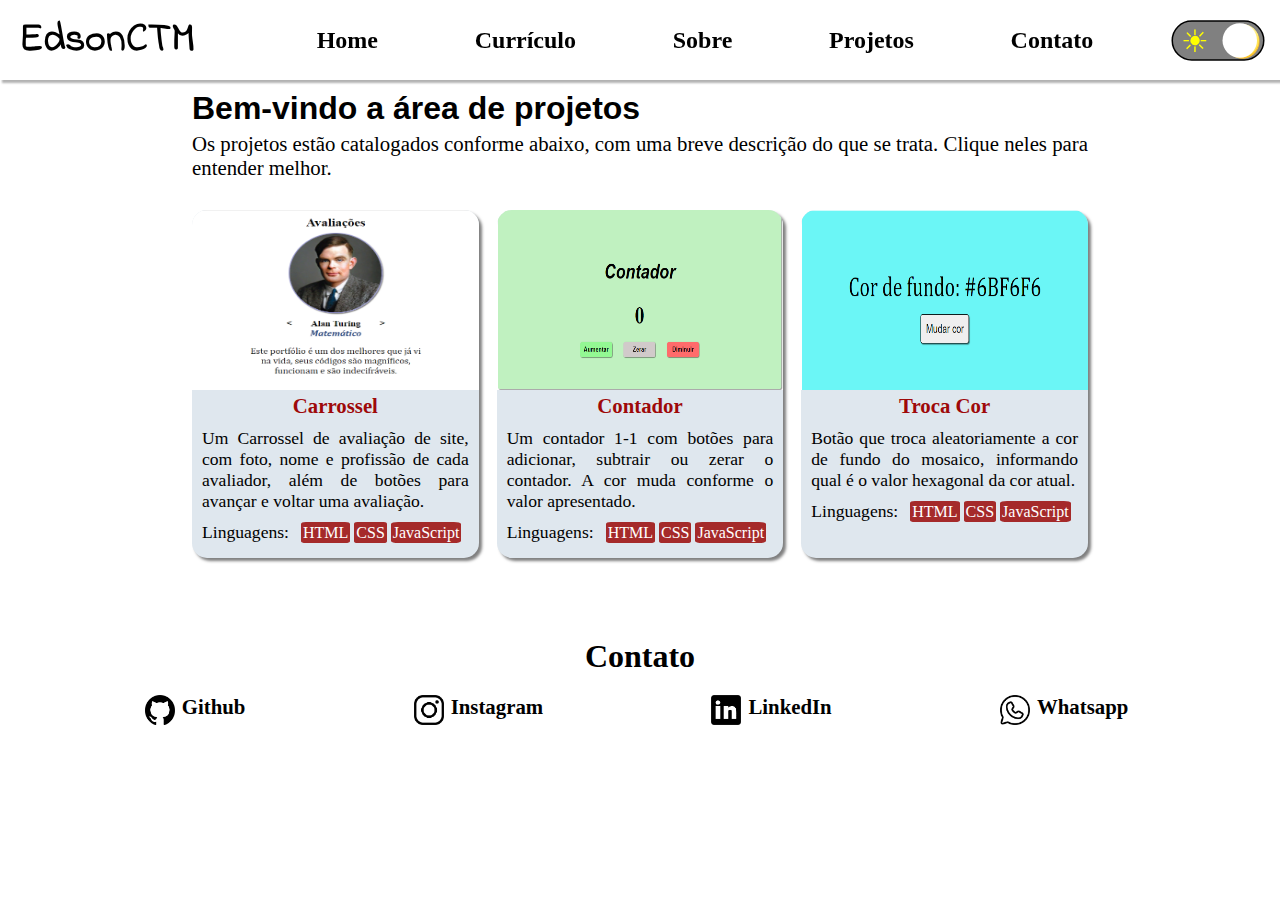
==== Projetos/projetos.html @ 8d6e42a9 "Portifólio 1.0" ====
<!DOCTYPE html>
<html lang="pt-br">
<head>
    <meta charset="UTF-8">
    <meta http-equiv="X-UA-Compatible" content="IE=edge">
    <meta name="viewport" content="width=device-width, initial-scale=1.0">
    <link rel="stylesheet" href="../estilobase.css">
    <link rel="stylesheet" href="projetos.css">
    <title>Projetos</title>
</head>
<body>
    <header>
        <p id="logo">EdsonCTM</p>
        <nav id="navHeader">
            <a href="../index.html">Home</a>
            <a href="../Curriculo/curriculo.html">Currículo</a>
            <a href="../Sobre/sobre.html">Sobre</a>
            <a href="#">Projetos</a>
            <a href="#contato">Contato</a>
        </nav>

        <!--A div abaixo é para o botão de modo noturno-->

        <div id="botoesMenu">
            <input type="checkbox" id="darkMode">
            <label for="darkMode" id="labelDarkMode">
                <span id="sun">&#x2600</span>
                <span id="moon">&#x1F31B</span>
                <div id="rollball"></div>
            </label>
            
        </div>
    </header>
    <main>
        <div>
            <h1>Bem-vindo a área de projetos</h1>
            <p>Os projetos estão catalogados conforme abaixo, com uma breve descrição do que se trata. Clique neles para entender melhor.</p>

            <div id="projetosfield">
                <div class="projetosx">
                    <a href="./Carrossel-avaliacao/carrossel.html">
                        <img src="./imagens/PhotoCarrossel.png" alt="imagem do projeto Carrossel">
                        <h4 class="tituloProjeto">Carrossel</h4>
                    </a>
                    <p class="descricaoProjeto">Um Carrossel de avaliação de site, com foto, nome e profissão de cada avaliador, além de botões para avançar e voltar uma avaliação.</p>
                    <p class="paragrafoLinguagens">Linguagens:</p><span class="spanLinguagens">HTML</span><span class="spanLinguagens">CSS</span><span class="spanLinguagens">JavaScript</span>
                </div>
                <div class="projetosx">
                    <a href="./Contador/contador.html">
                        <img src="./imagens/PhotoContador.png" alt="imagem do projet Contador">
                        <h4 class="tituloProjeto">Contador</h4>
                    </a> 
                    <p class="descricaoProjeto">Um contador 1-1 com botões para adicionar, subtrair ou zerar o contador. A cor muda conforme o valor apresentado.</p>
                    <p class="paragrafoLinguagens">Linguagens:</p><span class="spanLinguagens">HTML</span><span class="spanLinguagens">CSS</span><span class="spanLinguagens">JavaScript</span>
                </div>
                <div class="projetosx">
                    <a href="./Troca-cor/trocacor.html">
                        <img src="./imagens/PhotoTrocaCor.png" alt="imagem do projeto Troca Cor">
                        <h4 class="tituloProjeto">Troca Cor</h4>
                    </a>
                    <p class="descricaoProjeto">Botão que troca aleatoriamente a cor de fundo do mosaico, informando qual é o valor hexagonal da cor atual.</p>
                    <p class="paragrafoLinguagens">Linguagens:</p><span class="spanLinguagens">HTML</span><span class="spanLinguagens">CSS</span><span class="spanLinguagens">JavaScript</span>
                </div>    

            </div>
        </div>

    </main>
    <footer>
        <p>Contato</p>
        <div id="contato">
             <a href="https://github.com/Edsonctm" target="_blank" class="icon"><img src="../imagens/github-icon.png" alt=""><span class="icon">Github</span></a>
            <a href="https://www.instagram.com/edsonctm/" target="_blank" class="icon"><img src="../imagens/instagram-icon.png" alt=""><span class="icon">Instagram</span></a>
            <a href="https://www.linkedin.com/in/edsontorres/" target="_blank" class="icon"><img src="../imagens/linkedin-icon.png" alt=""><span class="icon">LinkedIn</span></a>
            <a href="https://wa.me/5527981679958" target="_blank" class="icon"><img src="../imagens/whatsapp-icon.png" alt=""><span class="icon">Whatsapp</span></a>
        </div>
    </footer>
    <script src="../header.js"></script>
</body>
</html>
---- estilobase.css ----
/*Esse código de estilo é a base do portfólio, ou seja, faz o "esqueleto" do site, para manter todas as páginas padronizadas*/

@import url('https://fonts.googleapis.com/css2?family=Great+Vibes&family=Indie+Flower&display=swap');


* {
    border: 0px;
    margin: 0px;
    padding: 0px;
    text-decoration: none;
}

:root {
    --logotext: 'Indie flower';

    /*Colors for the Dark Mode*/
    --DM-BKColor: #121212;
    --DM-BKHeader: #3B3A3A;
    --DM-Letters: #E6E4E3;
    --DM-Links: rgb(55, 248, 255);
    --black: black;
    --white: white;

    /*Color for Clear Mode*/
    --CM-BKColor: #E6E4E3;
    --CM-BKHeader: rgb(255, 255, 255); 
}

body{
    background-color: var(--white);
    color: black;
    transition: background-color 0.5s, color 0.5s;
}

body.dark {
    background-color: var(--DM-BKColor);
    color: white;
}

header {
    height: 80px;
    min-width: 520px;
    background-color: var(--white);
    display: flex;
    justify-content: space-around;
    position: fixed;
    top: 0;
    width: 100%;
    box-shadow: 2px 3px 2px rgba(0, 0, 0, 0.3);
}


body.dark header {
    background-color: var(--DM-BKHeader);
    box-shadow: 2px 3px 2px rgba(255, 255, 255, 0.3);
    transition: background-color 0.5s;
}

#navHeader {
    display: flex;
    justify-content: space-evenly;
    width: 75%;
}

#navHeader a{
    padding: 10px 5px;
    color: var(--black);
    font-size: 1.5em;
    margin: auto 0px;
    font-weight: bold;
    font-family: Georgia, 'Times New Roman', Times, serif;
    transition: color 0.5s, transform 0.5s;
}

body.dark #navHeader a{
    color: var(--white);
}

#navHeader a:hover{
    transform: scale(1.1);
    transform: translateY(-30%);
}

#logo {
    display: inline-block;
    position: relative;
    width: 15%;
    font-family: var(--logotext);
    color: var(--black);
    font-size: 2.5em;
    font-weight: bold;
    margin: auto 0px;
    text-align: center;
}

body.dark #logo {
    color: var(--white);
    transition: color 0.5s
}

#logo:hover {
    cursor: pointer;
}


/*Inicio da configuração do botão Dark Mode */

#botoesMenu{
    margin: auto 0px;    
}

#darkMode{
    width: 10%;
    display: none;
} 

#labelDarkMode{
    border: 1px solid black;
    background-color: gray;
    border-radius: 50px;
    cursor: pointer;

    display: flex;
    align-items: center;
    justify-content: space-between;
    padding: 5px;
    position: relative;
    height: 15px;
    width: 50px;
    left: -20px;
    transform: scale(1.5);
}

#rollball{
    background-color: var(--white);
    border-radius: 50%;
    position: absolute;
    left: 3px;
    height: 23px;
    width: 23px;

    transform: translateX(30px);
    transition: transform 0.3s linear;
}

#darkMode:checked + #labelDarkMode #rollball {
    transform: translateX(0px);
}

#labelDarkMode span{
    font-size: 1.3em;
}

#sun{
    color: yellow;
}

#moon{
    position: relative;
    left: 5px;
}

/*Fim da configuração do botão Dark Mode*/ 

main {
    margin-top: 90px;
    width: 70%;
    margin: 90px auto 0px auto;
    padding-bottom: 30px;
}

h1 {
    font-family: Arial, Helvetica, sans-serif;
    margin: 5px 0px;
}

p {
    font-family: Cambria, Cochin, Georgia, Times, 'Times New Roman', serif;
    text-align: justify;
    font-size: 1.3em;
}



/*Configuração do rodapé*/ 
footer{
    padding: 30px 0px;
}


footer p{
    color: var(--black);
    text-align: center;
    font-size: 2em;
    font-family: Georgia, 'Times New Roman', Times, serif;
    font-weight: bold;
    margin-bottom: 20px;
    text-indent: 0px;
}

body.dark footer p{
    color: var(--white);
}

#contato {
    width: 90%;
    display: flex;
    justify-content: space-around;
    margin: 10px auto;
}

.icon{
    display: flex;
    height: 30px;
}

body.dark footer img{
    display: none;
}

span.icon{
    text-align: center;
    color: var(--black);
    margin: auto 7px;
    font-size: 1.3em;
    font-weight: bold;

}

body.dark span.icon{
    color: var(--white);
}

.icon:hover{
    transform: scale(1.1);
    transition: transform .5s;
}


/*Fim da configuração do rodapé*/

/*Inicio da responsividade */

@media screen and (max-width: 980px){
    #logo {
        display: none;
    }
}

@media screen and (max-width: 660px){
    #navHeader {
        flex-wrap: wrap;
    }

    #navHeader a {
        font-size: 1.2em;
        margin: 0px 20px;
    }

    #contato{
        display: flex;
        flex-direction: column;
    }

    #contato a{
        justify-content: center;
        
    }
    #contato a img{
       display: none;
    }
}

@media screen and (max-width:500px){

    header {
        justify-content: start;
    }

    #navHeader {
        flex-direction: column;
        width: 50%;
        justify-content: start;
        align-items: flex-start;
    }

    #navHeader a {
        width: auto;
        font-size: 0.8em;
        padding: 5px 0px;
    }

    #labelDarkMode {
        transform: scale(1);
    }

@media screen and (max-width:300px){
    
        #labelDarkMode {
        left: -110px;
        top: 20px;
    }
}}

/*Fim da responsividade */
---- Projetos/projetos.css ----
#projetosfield {
    display: flex;
    flex-wrap: wrap;
    justify-content: space-between;
    margin-top: 30px;
}

.projetosx {
    width: 32%;
    margin-bottom: 20px;
    border-radius: 15px;
    background-color: rgb(223, 231, 238);
    box-shadow: 3px 3px 3px rgba(0, 0, 0, .5);
}

.projetosx:hover{
    transform: scale(1.1);
    box-shadow: 5px 5px 5px rgba(0, 0, 0, .5);
    transition: transform .3s, box-shadow .3s;
}

body.dark .projetosx{
    background-color: rgb(66, 69, 71);
}

.projetosx img{
    width: 100%;
    height: 180px;
    border-radius: 15px 15px 0px 0px;
    cursor: pointer;
}

.tituloProjeto{
    text-align: center;
    color: rgb(158, 9, 9);
    font-size: 1.3em;
    font-weight: bold;
    margin-bottom: 5px;
}

body.dark .tituloProjeto{
    color: white;
}

.descricaoProjeto, .paragrafoLinguagens{
    padding: 5px 10px;
    font-size: 1.1em;
}

.paragrafoLinguagens{
    display: inline-block;
    margin-bottom: 10px;
}

.spanLinguagens{
    background-color: brown;
    border-radius: 10%;
    color: white;
    padding: 2px; margin: 0px 2px;
}
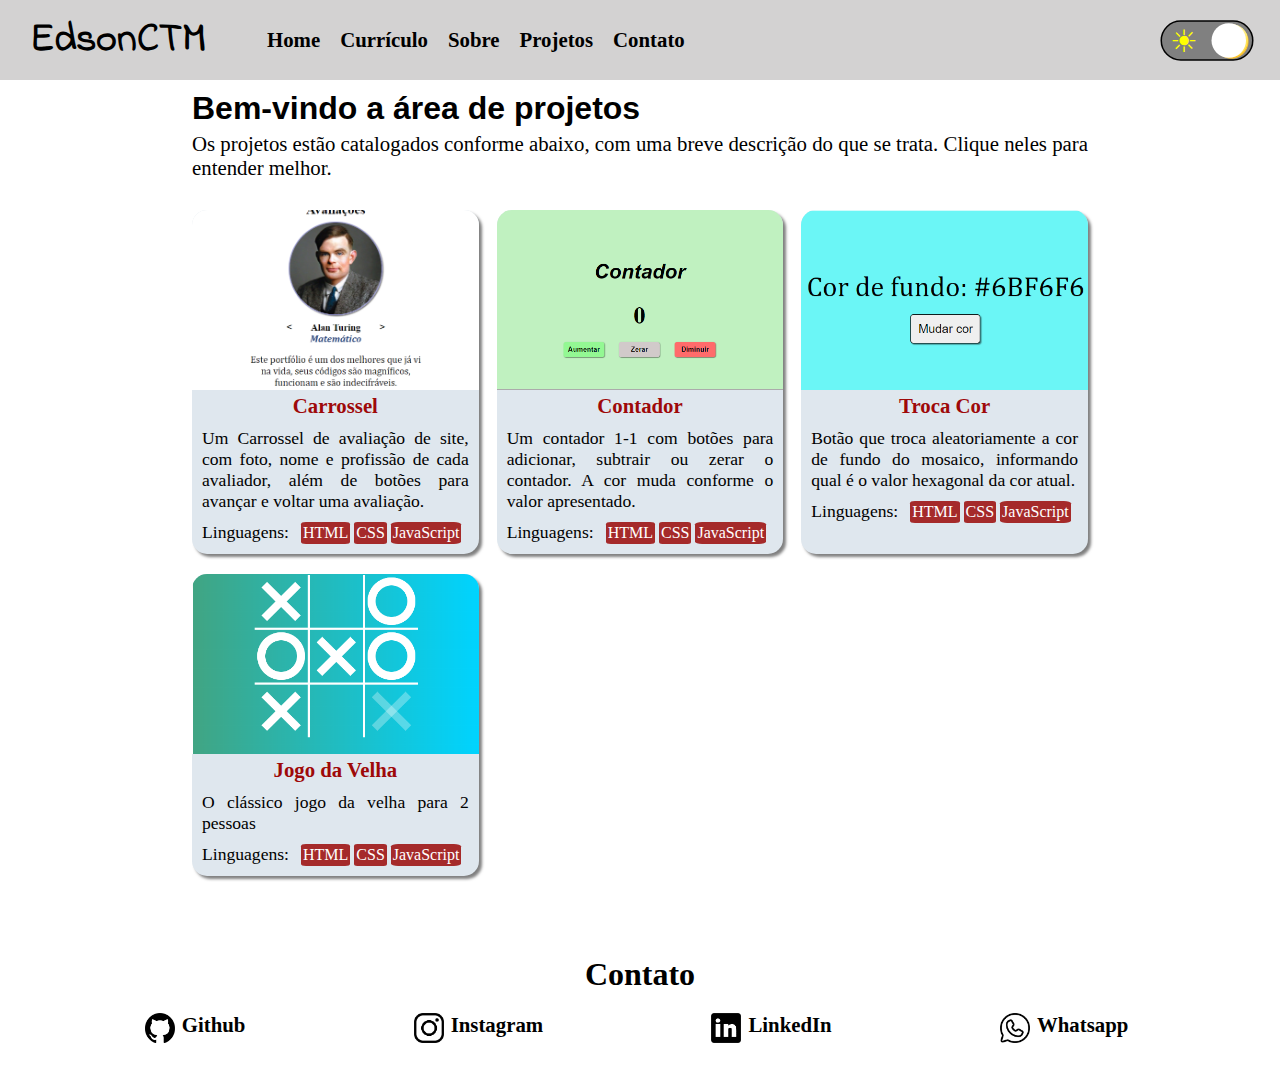
==== commit b1b39424: "Atualizacao" ====
--- a/Projetos/projetos.html
+++ b/Projetos/projetos.html
@@ -60,7 +60,16 @@
                     </a>
                     <p class="descricaoProjeto">Botão que troca aleatoriamente a cor de fundo do mosaico, informando qual é o valor hexagonal da cor atual.</p>
                     <p class="paragrafoLinguagens">Linguagens:</p><span class="spanLinguagens">HTML</span><span class="spanLinguagens">CSS</span><span class="spanLinguagens">JavaScript</span>
-                </div>    
+                </div>
+                <div class="projetosx">
+                    <a href="./Jogo-da-velha/jogo-da-velha.html">
+                        <img src="./imagens/PhotoJogoVelha.png" alt="imagem do projeto Jogo da Velha">
+                        <h4 class="tituloProjeto">Jogo da Velha</h4>
+                    </a>
+                    <p class="descricaoProjeto">O clássico jogo da velha para 2 pessoas</p>
+                    <p class="paragrafoLinguagens">Linguagens:</p><span class="spanLinguagens">HTML</span><span class="spanLinguagens">CSS</span><span class="spanLinguagens">JavaScript</span>
+                </div>
+                  
 
             </div>
         </div>
--- a/estilobase.css
+++ b/estilobase.css
@@ -40,36 +40,37 @@
 header {
     height: 80px;
     min-width: 520px;
-    background-color: var(--white);
+    background-color: rgb(211, 210, 210);
     display: flex;
     justify-content: space-around;
     position: fixed;
     top: 0;
     width: 100%;
-    box-shadow: 2px 3px 2px rgba(0, 0, 0, 0.3);
 }
 
 
 body.dark header {
     background-color: var(--DM-BKHeader);
-    box-shadow: 2px 3px 2px rgba(255, 255, 255, 0.3);
     transition: background-color 0.5s;
 }
 
 #navHeader {
     display: flex;
-    justify-content: space-evenly;
-    width: 75%;
+    justify-content: start;
+    width: 70%;
+    max-width: 1000px;
 }
 
 #navHeader a{
     padding: 10px 5px;
     color: var(--black);
-    font-size: 1.5em;
+    font-size: 1.3em;
     margin: auto 0px;
+    padding: 5px 10px;
     font-weight: bold;
     font-family: Georgia, 'Times New Roman', Times, serif;
-    transition: color 0.5s, transform 0.5s;
+    
+    
 }
 
 body.dark #navHeader a{
@@ -77,8 +78,7 @@
 }
 
 #navHeader a:hover{
-    transform: scale(1.1);
-    transform: translateY(-30%);
+    border-top: 2px solid red;
 }
 
 #logo {
@@ -99,7 +99,7 @@
 }
 
 #logo:hover {
-    cursor: pointer;
+    cursor: none;
 }
 
 
@@ -245,6 +245,10 @@
     #logo {
         display: none;
     }
+
+    main {
+        width: 90%
+    }
 }
 
 @media screen and (max-width: 660px){
@@ -264,6 +268,8 @@
 
     #contato a{
         justify-content: center;
+        margin: 10px 0px;
+        font-size: 1.3em;
         
     }
     #contato a img{
@@ -271,12 +277,12 @@
     }
 }
 
-@media screen and (max-width:500px){
+@media screen and (max-width:562px){
 
     header {
         justify-content: start;
     }
-
+    
     #navHeader {
         flex-direction: column;
         width: 50%;
@@ -294,12 +300,18 @@
         transform: scale(1);
     }
 
+    #sun, #moon{
+        transform: scale(0.6);
+    }
+
 @media screen and (max-width:300px){
     
         #labelDarkMode {
         left: -110px;
         top: 20px;
     }
+
+    
 }}
 
 /*Fim da responsividade */--- a/Projetos/projetos.css
+++ b/Projetos/projetos.css
@@ -14,9 +14,7 @@
 }
 
 .projetosx:hover{
-    transform: scale(1.1);
-    box-shadow: 5px 5px 5px rgba(0, 0, 0, .5);
-    transition: transform .3s, box-shadow .3s;
+    border: 3px solid rgb(32, 179, 69);
 }
 
 body.dark .projetosx{
@@ -24,6 +22,7 @@
 }
 
 .projetosx img{
+    object-fit: cover;
     width: 100%;
     height: 180px;
     border-radius: 15px 15px 0px 0px;
@@ -49,12 +48,20 @@
 
 .paragrafoLinguagens{
     display: inline-block;
-    margin-bottom: 10px;
 }
 
 .spanLinguagens{
     background-color: brown;
+    display: inline-block;
     border-radius: 10%;
     color: white;
     padding: 2px; margin: 0px 2px;
+    margin-bottom: 10px;
+}
+
+@media screen and (max-width:800px){
+    .projetosx{
+        width: 100%;
+    }
+
 }